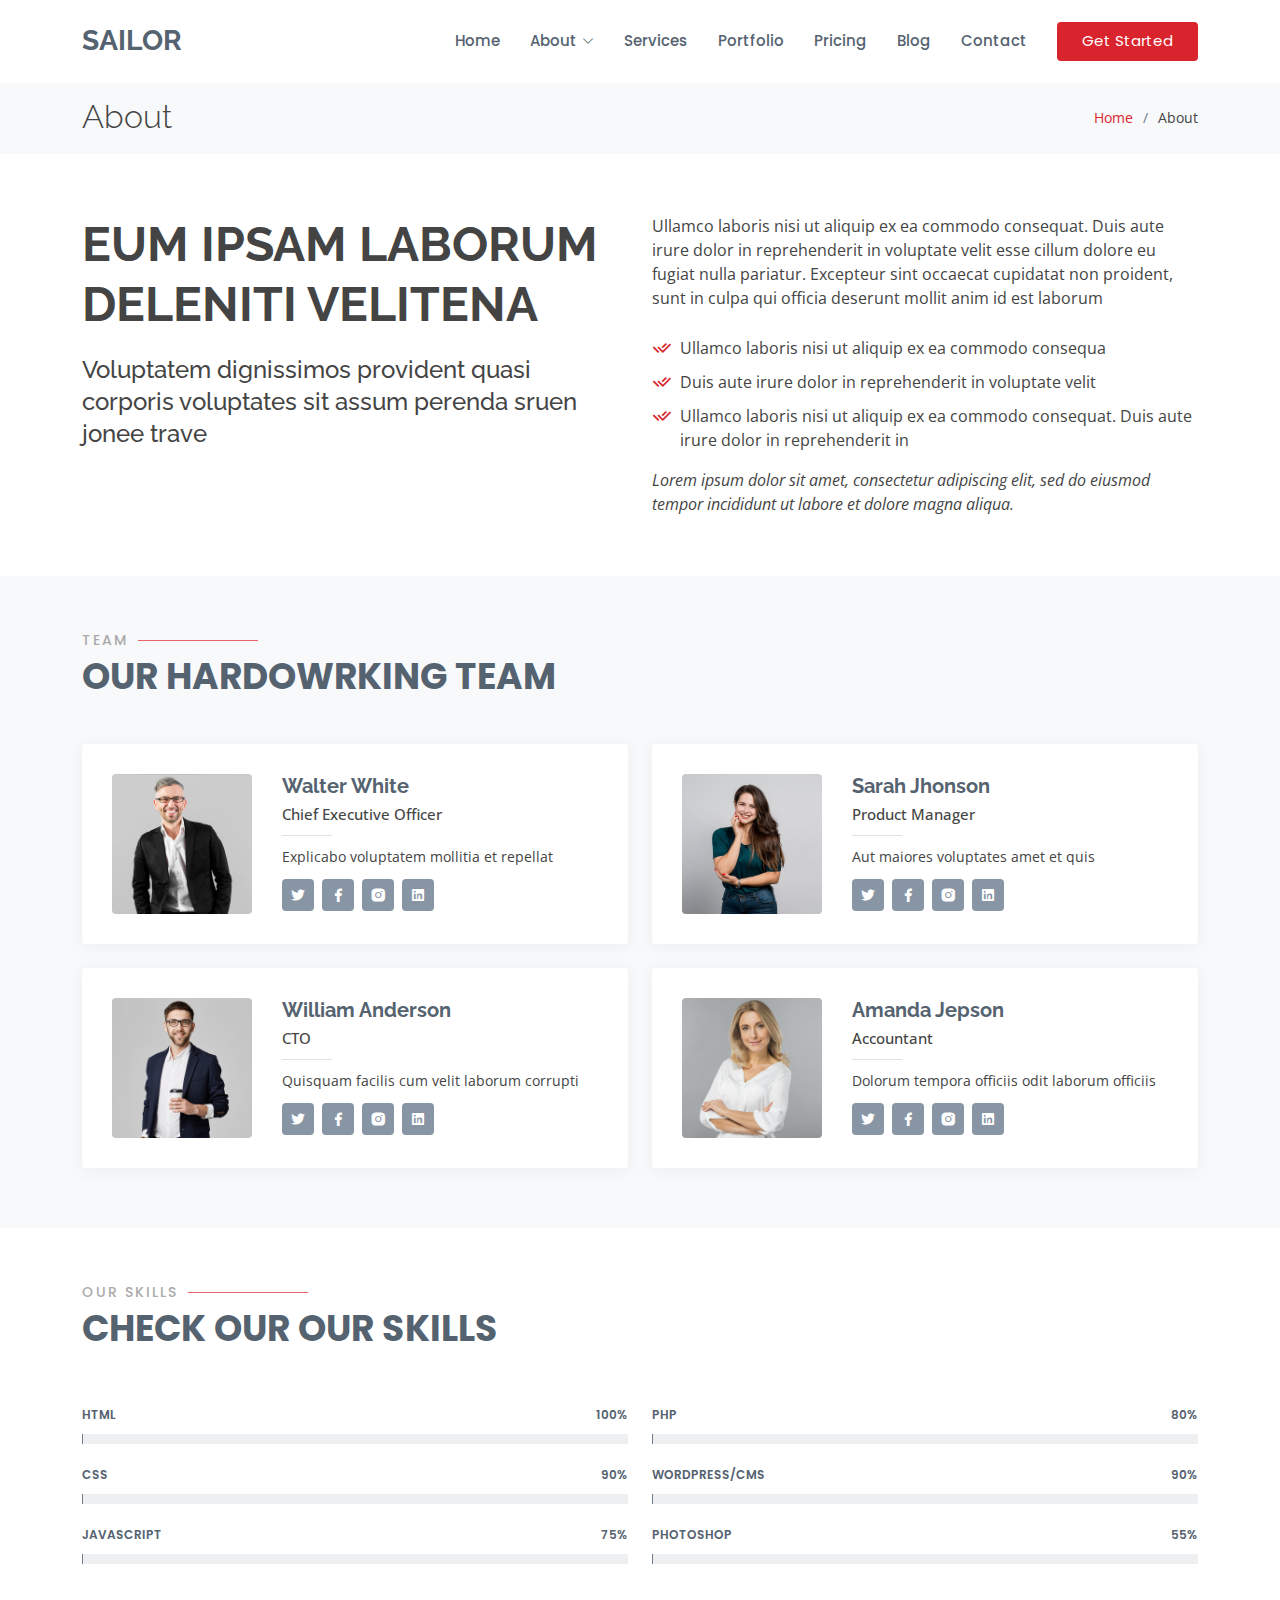
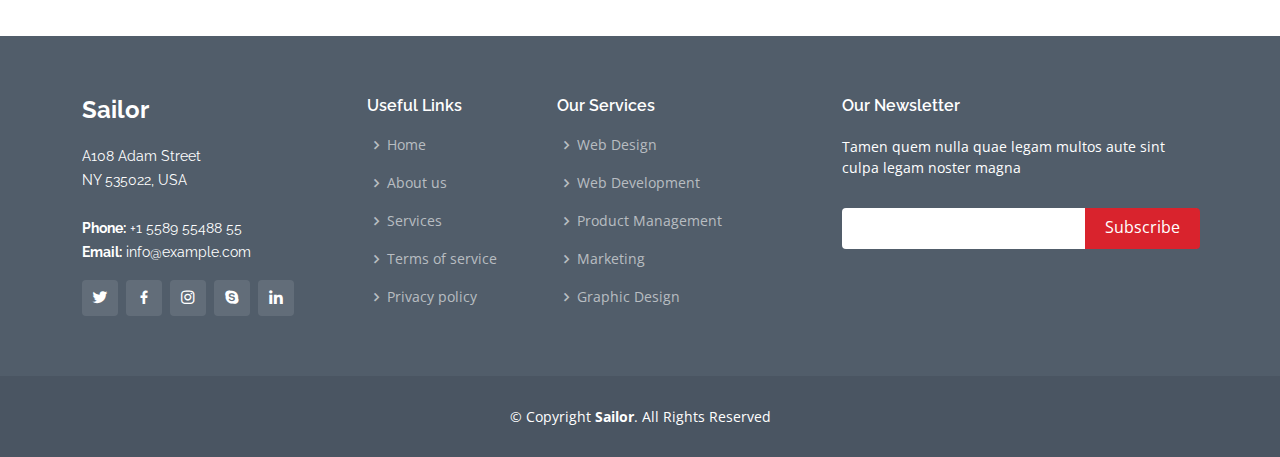
==== about.html @ ca4cf2f4 "first commit" ====
<!DOCTYPE html>
<html lang="en">

<head>
  <meta charset="utf-8">
  <meta content="width=device-width, initial-scale=1.0" name="viewport">

  <title>About - Sailor Bootstrap Template</title>
  <meta content="" name="description">
  <meta content="" name="keywords">

  <!-- Favicons -->
  <link href="assets/img/favicon.png" rel="icon">
  <link href="assets/img/apple-touch-icon.png" rel="apple-touch-icon">

  <!-- Google Fonts -->
  <link href="https://fonts.googleapis.com/css?family=Open+Sans:300,300i,400,400i,600,600i,700,700i|Raleway:300,300i,400,400i,500,500i,600,600i,700,700i|Poppins:300,300i,400,400i,500,500i,600,600i,700,700i" rel="stylesheet">

  <!-- Vendor CSS Files -->
  <link href="assets/vendor/animate.css/animate.min.css" rel="stylesheet">
  <link href="assets/vendor/bootstrap/css/bootstrap.min.css" rel="stylesheet">
  <link href="assets/vendor/bootstrap-icons/bootstrap-icons.css" rel="stylesheet">
  <link href="assets/vendor/boxicons/css/boxicons.min.css" rel="stylesheet">
  <link href="assets/vendor/glightbox/css/glightbox.min.css" rel="stylesheet">
  <link href="assets/vendor/remixicon/remixicon.css" rel="stylesheet">
  <link href="assets/vendor/swiper/swiper-bundle.min.css" rel="stylesheet">

  <!-- Template Main CSS File -->
  <link href="assets/css/style.css" rel="stylesheet">

  <!-- =======================================================
  * Template Name: Sailor - v4.10.0
  * Template URL: https://bootstrapmade.com/sailor-free-bootstrap-theme/
  * Author: BootstrapMade.com
  * License: https://bootstrapmade.com/license/
  ======================================================== -->
</head>

<body>

  <!-- ======= Header ======= -->
  <header id="header" class="fixed-top d-flex align-items-center">
    <div class="container d-flex align-items-center">

      <h1 class="logo me-auto"><a href="index.html">Sailor</a></h1>
      <!-- Uncomment below if you prefer to use an image logo -->
      <!-- <a href="index.html" class="logo me-auto"><img src="assets/img/logo.png" alt="" class="img-fluid"></a>-->

      <nav id="navbar" class="navbar">
        <ul>
          <li><a href="index.html">Home</a></li>

          <li class="dropdown"><a href="#"><span>About</span> <i class="bi bi-chevron-down"></i></a>
            <ul>
              <li><a href="about.html" class="active">About</a></li>
              <li><a href="team.html">Team</a></li>
              <li><a href="testimonials.html">Testimonials</a></li>

              <li class="dropdown"><a href="#"><span>Deep Drop Down</span> <i class="bi bi-chevron-right"></i></a>
                <ul>
                  <li><a href="#">Deep Drop Down 1</a></li>
                  <li><a href="#">Deep Drop Down 2</a></li>
                  <li><a href="#">Deep Drop Down 3</a></li>
                  <li><a href="#">Deep Drop Down 4</a></li>
                  <li><a href="#">Deep Drop Down 5</a></li>
                </ul>
              </li>
            </ul>
          </li>
          <li><a href="services.html">Services</a></li>
          <li><a href="portfolio.html">Portfolio</a></li>
          <li><a href="pricing.html">Pricing</a></li>
          <li><a href="blog.html">Blog</a></li>

          <li><a href="contact.html">Contact</a></li>
          <li><a href="index.html" class="getstarted">Get Started</a></li>
        </ul>
        <i class="bi bi-list mobile-nav-toggle"></i>
      </nav><!-- .navbar -->

    </div>
  </header><!-- End Header -->

  <main id="main">

    <!-- ======= Breadcrumbs ======= -->
    <section id="breadcrumbs" class="breadcrumbs">
      <div class="container">

        <div class="d-flex justify-content-between align-items-center">
          <h2>About</h2>
          <ol>
            <li><a href="index.html">Home</a></li>
            <li>About</li>
          </ol>
        </div>

      </div>
    </section><!-- End Breadcrumbs -->

    <!-- ======= About Section ======= -->
    <section id="about" class="about">
      <div class="container">

        <div class="row content">
          <div class="col-lg-6">
            <h2>Eum ipsam laborum deleniti velitena</h2>
            <h3>Voluptatem dignissimos provident quasi corporis voluptates sit assum perenda sruen jonee trave</h3>
          </div>
          <div class="col-lg-6 pt-4 pt-lg-0">
            <p>
              Ullamco laboris nisi ut aliquip ex ea commodo consequat. Duis aute irure dolor in reprehenderit in voluptate
              velit esse cillum dolore eu fugiat nulla pariatur. Excepteur sint occaecat cupidatat non proident, sunt in
              culpa qui officia deserunt mollit anim id est laborum
            </p>
            <ul>
              <li><i class="ri-check-double-line"></i> Ullamco laboris nisi ut aliquip ex ea commodo consequa</li>
              <li><i class="ri-check-double-line"></i> Duis aute irure dolor in reprehenderit in voluptate velit</li>
              <li><i class="ri-check-double-line"></i> Ullamco laboris nisi ut aliquip ex ea commodo consequat. Duis aute irure dolor in reprehenderit in</li>
            </ul>
            <p class="fst-italic">
              Lorem ipsum dolor sit amet, consectetur adipiscing elit, sed do eiusmod tempor incididunt ut labore et dolore
              magna aliqua.
            </p>
          </div>
        </div>

      </div>
    </section><!-- End About Section -->

    <!-- ======= Team Section ======= -->
    <section id="team" class="team section-bg">
      <div class="container">

        <div class="section-title">
          <h2>Team</h2>
          <p>Our Hardowrking Team</p>
        </div>

        <div class="row">

          <div class="col-lg-6">
            <div class="member d-flex align-items-start">
              <div class="pic"><img src="assets/img/team/team-1.jpg" class="img-fluid" alt=""></div>
              <div class="member-info">
                <h4>Walter White</h4>
                <span>Chief Executive Officer</span>
                <p>Explicabo voluptatem mollitia et repellat</p>
                <div class="social">
                  <a href=""><i class="ri-twitter-fill"></i></a>
                  <a href=""><i class="ri-facebook-fill"></i></a>
                  <a href=""><i class="ri-instagram-fill"></i></a>
                  <a href=""> <i class="ri-linkedin-box-fill"></i> </a>
                </div>
              </div>
            </div>
          </div>

          <div class="col-lg-6 mt-4 mt-lg-0">
            <div class="member d-flex align-items-start">
              <div class="pic"><img src="assets/img/team/team-2.jpg" class="img-fluid" alt=""></div>
              <div class="member-info">
                <h4>Sarah Jhonson</h4>
                <span>Product Manager</span>
                <p>Aut maiores voluptates amet et quis</p>
                <div class="social">
                  <a href=""><i class="ri-twitter-fill"></i></a>
                  <a href=""><i class="ri-facebook-fill"></i></a>
                  <a href=""><i class="ri-instagram-fill"></i></a>
                  <a href=""> <i class="ri-linkedin-box-fill"></i> </a>
                </div>
              </div>
            </div>
          </div>

          <div class="col-lg-6 mt-4">
            <div class="member d-flex align-items-start">
              <div class="pic"><img src="assets/img/team/team-3.jpg" class="img-fluid" alt=""></div>
              <div class="member-info">
                <h4>William Anderson</h4>
                <span>CTO</span>
                <p>Quisquam facilis cum velit laborum corrupti</p>
                <div class="social">
                  <a href=""><i class="ri-twitter-fill"></i></a>
                  <a href=""><i class="ri-facebook-fill"></i></a>
                  <a href=""><i class="ri-instagram-fill"></i></a>
                  <a href=""> <i class="ri-linkedin-box-fill"></i> </a>
                </div>
              </div>
            </div>
          </div>

          <div class="col-lg-6 mt-4">
            <div class="member d-flex align-items-start">
              <div class="pic"><img src="assets/img/team/team-4.jpg" class="img-fluid" alt=""></div>
              <div class="member-info">
                <h4>Amanda Jepson</h4>
                <span>Accountant</span>
                <p>Dolorum tempora officiis odit laborum officiis</p>
                <div class="social">
                  <a href=""><i class="ri-twitter-fill"></i></a>
                  <a href=""><i class="ri-facebook-fill"></i></a>
                  <a href=""><i class="ri-instagram-fill"></i></a>
                  <a href=""> <i class="ri-linkedin-box-fill"></i> </a>
                </div>
              </div>
            </div>
          </div>

        </div>

      </div>
    </section><!-- End Team Section -->

    <!-- ======= Our Skills Section ======= -->
    <section id="skills" class="skills">
      <div class="container">

        <div class="section-title">
          <h2>Our Skills</h2>
          <p>Check our Our Skills</p>
        </div>

        <div class="row skills-content">

          <div class="col-lg-6">

            <div class="progress">
              <span class="skill">HTML <i class="val">100%</i></span>
              <div class="progress-bar-wrap">
                <div class="progress-bar" role="progressbar" aria-valuenow="100" aria-valuemin="0" aria-valuemax="100"></div>
              </div>
            </div>

            <div class="progress">
              <span class="skill">CSS <i class="val">90%</i></span>
              <div class="progress-bar-wrap">
                <div class="progress-bar" role="progressbar" aria-valuenow="90" aria-valuemin="0" aria-valuemax="100"></div>
              </div>
            </div>

            <div class="progress">
              <span class="skill">JavaScript <i class="val">75%</i></span>
              <div class="progress-bar-wrap">
                <div class="progress-bar" role="progressbar" aria-valuenow="75" aria-valuemin="0" aria-valuemax="100"></div>
              </div>
            </div>

          </div>

          <div class="col-lg-6">

            <div class="progress">
              <span class="skill">PHP <i class="val">80%</i></span>
              <div class="progress-bar-wrap">
                <div class="progress-bar" role="progressbar" aria-valuenow="80" aria-valuemin="0" aria-valuemax="100"></div>
              </div>
            </div>

            <div class="progress">
              <span class="skill">WordPress/CMS <i class="val">90%</i></span>
              <div class="progress-bar-wrap">
                <div class="progress-bar" role="progressbar" aria-valuenow="90" aria-valuemin="0" aria-valuemax="100"></div>
              </div>
            </div>

            <div class="progress">
              <span class="skill">Photoshop <i class="val">55%</i></span>
              <div class="progress-bar-wrap">
                <div class="progress-bar" role="progressbar" aria-valuenow="55" aria-valuemin="0" aria-valuemax="100"></div>
              </div>
            </div>

          </div>

        </div>

      </div>
    </section><!-- End Our Skills Section -->

  </main><!-- End #main -->

  <!-- ======= Footer ======= -->
  <footer id="footer">
    <div class="footer-top">
      <div class="container">
        <div class="row">

          <div class="col-lg-3 col-md-6">
            <div class="footer-info">
              <h3>Sailor</h3>
              <p>
                A108 Adam Street <br>
                NY 535022, USA<br><br>
                <strong>Phone:</strong> +1 5589 55488 55<br>
                <strong>Email:</strong> info@example.com<br>
              </p>
              <div class="social-links mt-3">
                <a href="#" class="twitter"><i class="bx bxl-twitter"></i></a>
                <a href="#" class="facebook"><i class="bx bxl-facebook"></i></a>
                <a href="#" class="instagram"><i class="bx bxl-instagram"></i></a>
                <a href="#" class="google-plus"><i class="bx bxl-skype"></i></a>
                <a href="#" class="linkedin"><i class="bx bxl-linkedin"></i></a>
              </div>
            </div>
          </div>

          <div class="col-lg-2 col-md-6 footer-links">
            <h4>Useful Links</h4>
            <ul>
              <li><i class="bx bx-chevron-right"></i> <a href="#">Home</a></li>
              <li><i class="bx bx-chevron-right"></i> <a href="#">About us</a></li>
              <li><i class="bx bx-chevron-right"></i> <a href="#">Services</a></li>
              <li><i class="bx bx-chevron-right"></i> <a href="#">Terms of service</a></li>
              <li><i class="bx bx-chevron-right"></i> <a href="#">Privacy policy</a></li>
            </ul>
          </div>

          <div class="col-lg-3 col-md-6 footer-links">
            <h4>Our Services</h4>
            <ul>
              <li><i class="bx bx-chevron-right"></i> <a href="#">Web Design</a></li>
              <li><i class="bx bx-chevron-right"></i> <a href="#">Web Development</a></li>
              <li><i class="bx bx-chevron-right"></i> <a href="#">Product Management</a></li>
              <li><i class="bx bx-chevron-right"></i> <a href="#">Marketing</a></li>
              <li><i class="bx bx-chevron-right"></i> <a href="#">Graphic Design</a></li>
            </ul>
          </div>

          <div class="col-lg-4 col-md-6 footer-newsletter">
            <h4>Our Newsletter</h4>
            <p>Tamen quem nulla quae legam multos aute sint culpa legam noster magna</p>
            <form action="" method="post">
              <input type="email" name="email"><input type="submit" value="Subscribe">
            </form>

          </div>

        </div>
      </div>
    </div>

    <div class="container">
      <div class="copyright">
        &copy; Copyright <strong><span>Sailor</span></strong>. All Rights Reserved
      </div>
      
    </div>
  </footer><!-- End Footer -->

  <a href="#" class="back-to-top d-flex align-items-center justify-content-center"><i class="bi bi-arrow-up-short"></i></a>

  <!-- Vendor JS Files -->
  <script src="assets/vendor/bootstrap/js/bootstrap.bundle.min.js"></script>
  <script src="assets/vendor/glightbox/js/glightbox.min.js"></script>
  <script src="assets/vendor/isotope-layout/isotope.pkgd.min.js"></script>
  <script src="assets/vendor/swiper/swiper-bundle.min.js"></script>
  <script src="assets/vendor/waypoints/noframework.waypoints.js"></script>
  <script src="assets/vendor/php-email-form/validate.js"></script>

  <!-- Template Main JS File -->
  <script src="assets/js/main.js"></script>

</body>

</html>
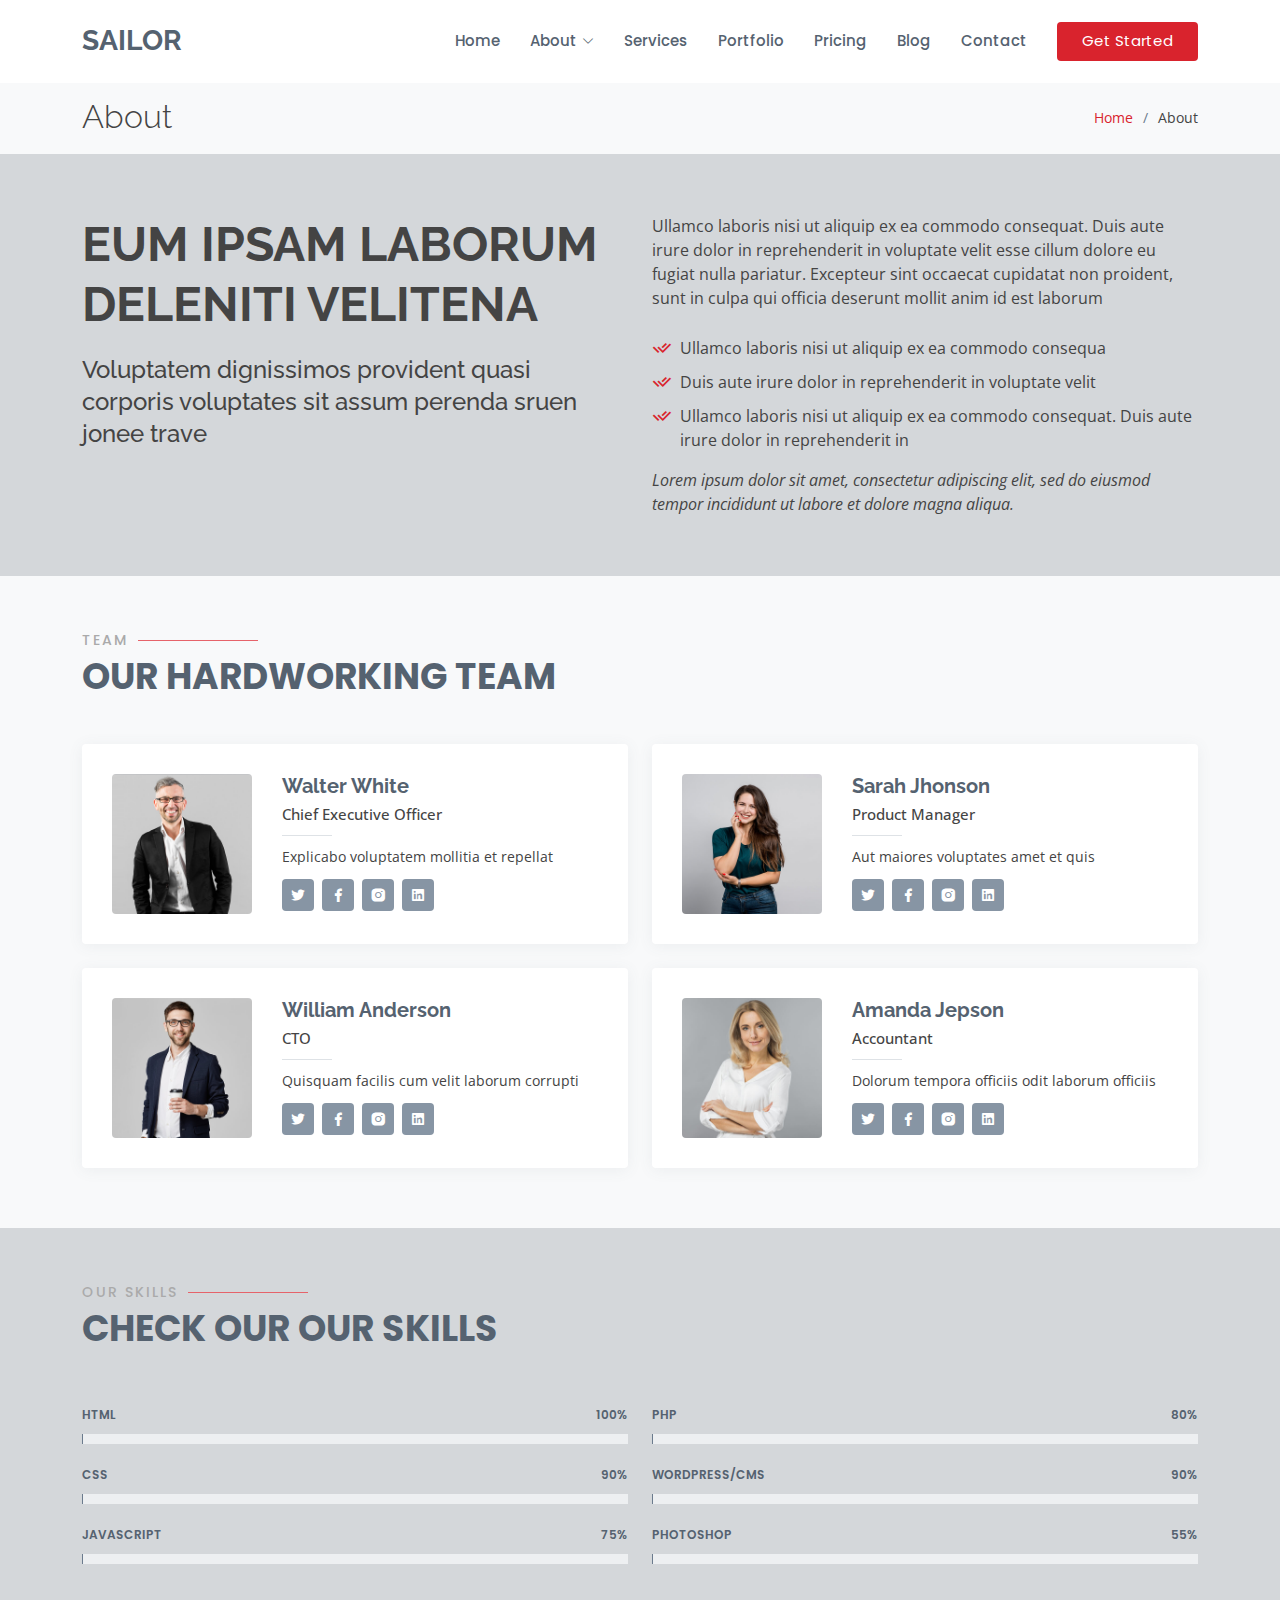
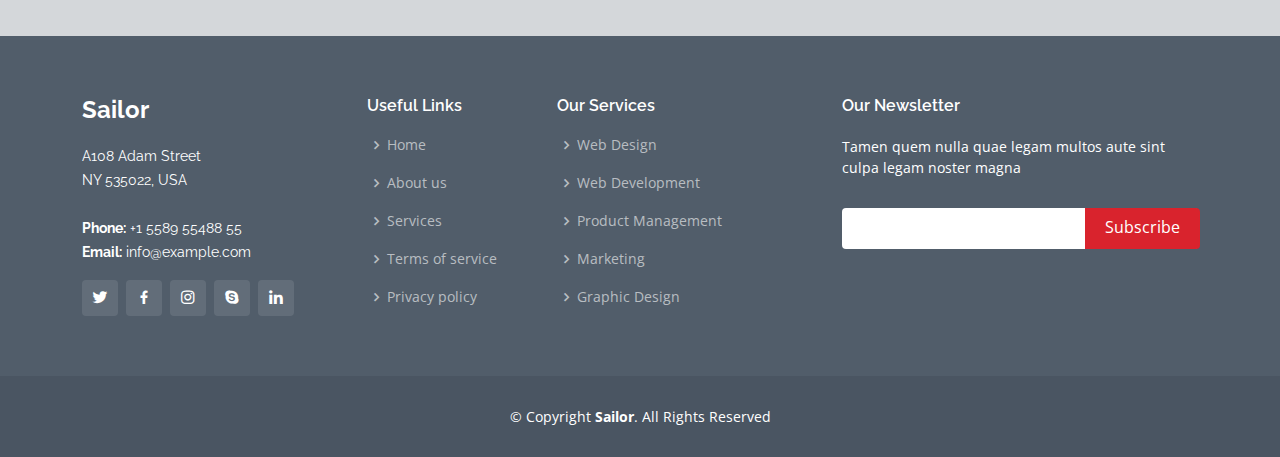
==== commit a56f9132: "added upcoming events and started layout" ====
--- a/about.html
+++ b/about.html
@@ -134,7 +134,7 @@
 
         <div class="section-title">
           <h2>Team</h2>
-          <p>Our Hardowrking Team</p>
+          <p>Our Hardworking Team</p>
         </div>
 
         <div class="row">
--- a/assets/css/style.css
+++ b/assets/css/style.css
@@ -1,10 +1,10 @@
-/**
-* Template Name: Sailor - v4.10.0
-* Template URL: https://bootstrapmade.com/sailor-free-bootstrap-theme/
-* Author: BootstrapMade.com
-* License: https://bootstrapmade.com/license/
-*/
-
+/**
+* Template Name: Sailor - v4.10.0
+* Template URL: https://bootstrapmade.com/sailor-free-bootstrap-theme/
+* Author: BootstrapMade.com
+* License: https://bootstrapmade.com/license/
+*/
+
 /*--------------------------------------------------------------
 # General
 --------------------------------------------------------------*/
@@ -2127,4 +2127,152 @@
 
 #footer .credits a:hover {
   color: white;
+}
+
+/* Upcoming Events Section */
+
+@import url(https://fonts.googleapis.com/css?family=Lato:100,300,400,900,400italic);
+
+body {
+  background-color: #d4d7da;
+  margin: 0;
+  min-height: 100vh;
+}
+
+.main-event-container {
+  display: flex;
+  justify-content: center;
+  margin-bottom: 20px;
+}
+
+/* title displayed at the top of the DOM */
+.main-event-title {
+  /* font-family: "Open Sans", sans-serif; */
+  color: #444444;
+  font-family: "Poppins", sans-serif;
+  font-weight: 400;
+  font-size: 48px;
+  line-height: 60px;
+  margin-bottom: 20px;
+  text-transform: uppercase;
+  text-align: center;
+}
+
+/* Event Cards  */
+
+.event-container {
+  /* box-shadow: inset 0 3px 6px rgba(0,0,0,0.16), 0 4px 6px rgba(0,0,0,0.45) !important;
+  background: rgba(255, 255, 255, 0.2) !important;
+  border-radius: 16px !important;
+  border: 1px solid rgba(255, 255, 255, 0.589) !important; */
+  background-color: #f8f9fa;
+  margin-bottom: 20px;
+  border-radius: 12px;
+  display: flex;
+  align-items: center;
+}
+
+/* calendar widget */
+
+.event-container .date-container {
+  display: block;
+  background-color: #e51212;
+  line-height: 1.2;
+  border-radius: 12px;
+  width: 120px;
+  height: 120px;
+  margin: 20px 0 20px 20px;
+  text-align: center;
+  text-transform: uppercase;
+}
+
+.event-container .date-container span {
+  display: block;
+}
+
+.event-container .date-container .month {
+  font-size: 1.2rem;
+  color: #fff;
+  padding: 3px 0;
+  font-weight: 500;
+}
+
+.event-container .date-container .day {
+  color: #fff;
+  background-color: #000;
+  font-size: 3.8rem;
+}
+
+.event-container .date-container .weekday {
+  color: #fff;
+  font-size: .8rem;
+  font-weight: 500;
+}
+
+/* event information (title | time | location */
+
+.event-container .event-info-container {
+  color: #000;
+}
+
+.event-container .event-info-container .event-name {
+  color: #000;
+  font-family: "Poppins", sans-serif;
+
+  font-weight: 300;
+  font-size: 1.8em;
+  padding: 20px 20px 0 20px;
+}
+
+.event-container .event-info-container .time-location-container{
+  color: #797777;
+  font-weight: 300;
+  padding: 0 0 0 20px;
+}
+
+.font-awesome {
+  margin-right: 5px;
+  display: flex;
+}
+
+/* media queries for smaller screens */
+
+@media (max-width: 800px) {
+  /* Event Cards */
+
+  .event-container {
+    margin-bottom: 10px;
+    max-height: 100px;
+  }
+
+  /* calendar widget */
+
+  .event-container .date-container {
+    max-width: 80px;
+    max-height: 80px;
+  }
+
+  .event-container .date-container .month {
+    font-size: .8rem;
+    font-weight: 900;
+  }
+  
+  .event-container .date-container .day {
+    font-size: 2.5rem;
+    padding-bottom: 1px;
+  }
+
+  .event-container .date-container .weekday {
+    font-size: .5rem;
+  }
+
+  /* event information (title | time | location */
+  
+  .event-container .event-info-container .event-name {
+    font-size: 1rem;
+  }
+
+  .event-container .event-info-container .time-location-container {
+    font-size: 0.75rem;
+  }
 }